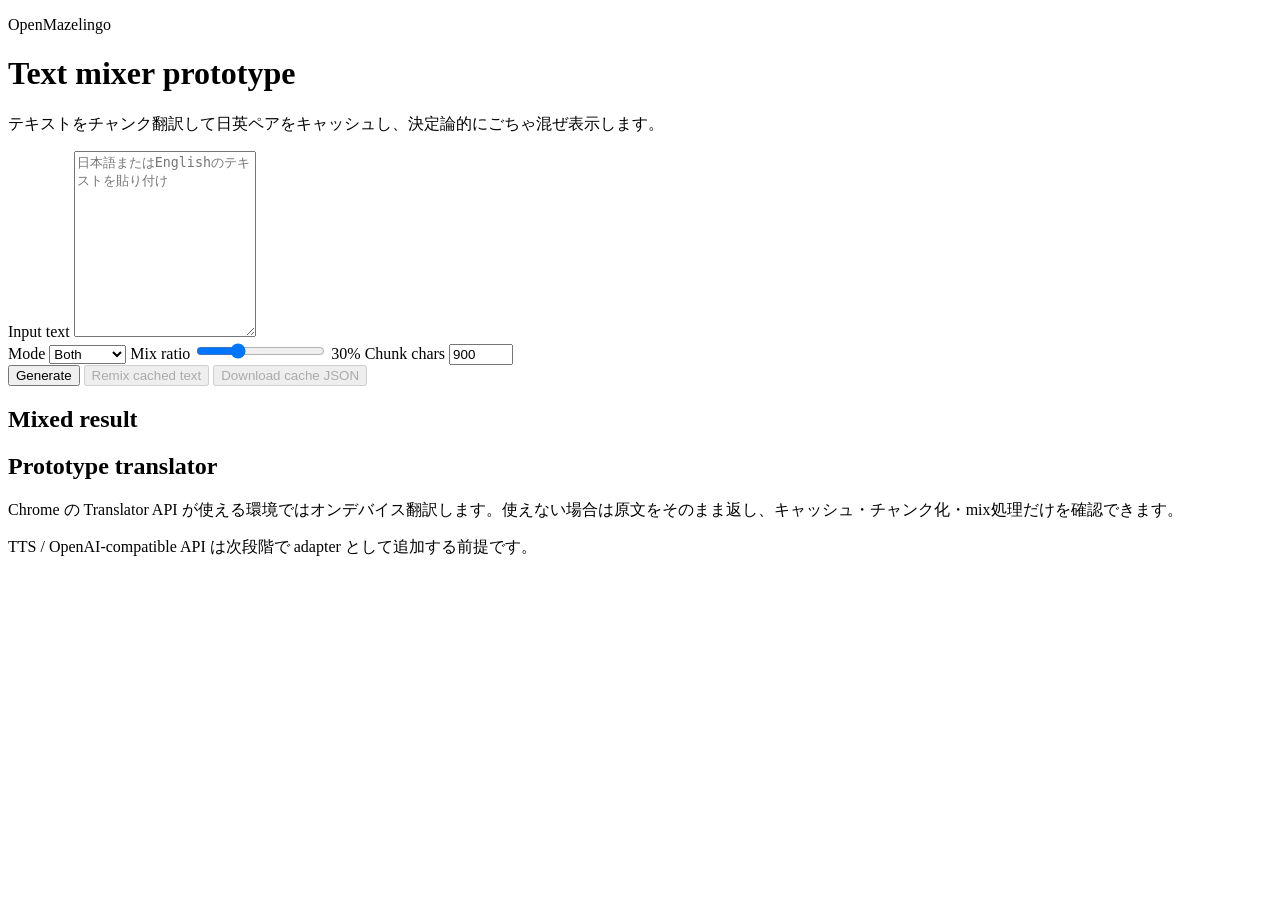
==== web/index.html @ d2c1c08b "add standalone web prototype" ====
<!doctype html>
<html lang="ja">
<head>
  <meta charset="utf-8" />
  <meta name="viewport" content="width=device-width, initial-scale=1" />
  <title>OpenMazelingo Web Prototype</title>
  <link rel="stylesheet" href="./styles.css" />
</head>
<body>
  <main class="shell">
    <header>
      <p class="eyebrow">OpenMazelingo</p>
      <h1>Text mixer prototype</h1>
      <p class="muted">テキストをチャンク翻訳して日英ペアをキャッシュし、決定論的にごちゃ混ぜ表示します。</p>
    </header>

    <section class="panel">
      <label for="sourceText">Input text</label>
      <textarea id="sourceText" rows="12" placeholder="日本語またはEnglishのテキストを貼り付け"></textarea>

      <div class="controls">
        <label>Mode
          <select id="mode">
            <option value="both">Both</option>
            <option value="ja-en">JA → EN</option>
            <option value="en-ja">EN → JA</option>
          </select>
        </label>
        <label>Mix ratio
          <input id="mixRatio" type="range" min="0" max="100" value="30" />
          <span id="mixRatioValue">30%</span>
        </label>
        <label>Chunk chars
          <input id="chunkSize" type="number" min="200" max="4000" step="100" value="900" />
        </label>
      </div>

      <div class="actions">
        <button id="generate">Generate</button>
        <button id="remix" class="secondary" disabled>Remix cached text</button>
        <button id="downloadCache" class="secondary" disabled>Download cache JSON</button>
      </div>
      <p id="status" class="status"></p>
    </section>

    <section class="panel">
      <div class="result-head">
        <h2>Mixed result</h2>
        <span id="cacheInfo" class="muted"></span>
      </div>
      <article id="result" class="result"></article>
    </section>

    <section class="panel note">
      <h2>Prototype translator</h2>
      <p>Chrome の Translator API が使える環境ではオンデバイス翻訳します。使えない場合は原文をそのまま返し、キャッシュ・チャンク化・mix処理だけを確認できます。</p>
      <p>TTS / OpenAI-compatible API は次段階で adapter として追加する前提です。</p>
    </section>
  </main>
  <script type="module" src="./app.js"></script>
</body>
</html>
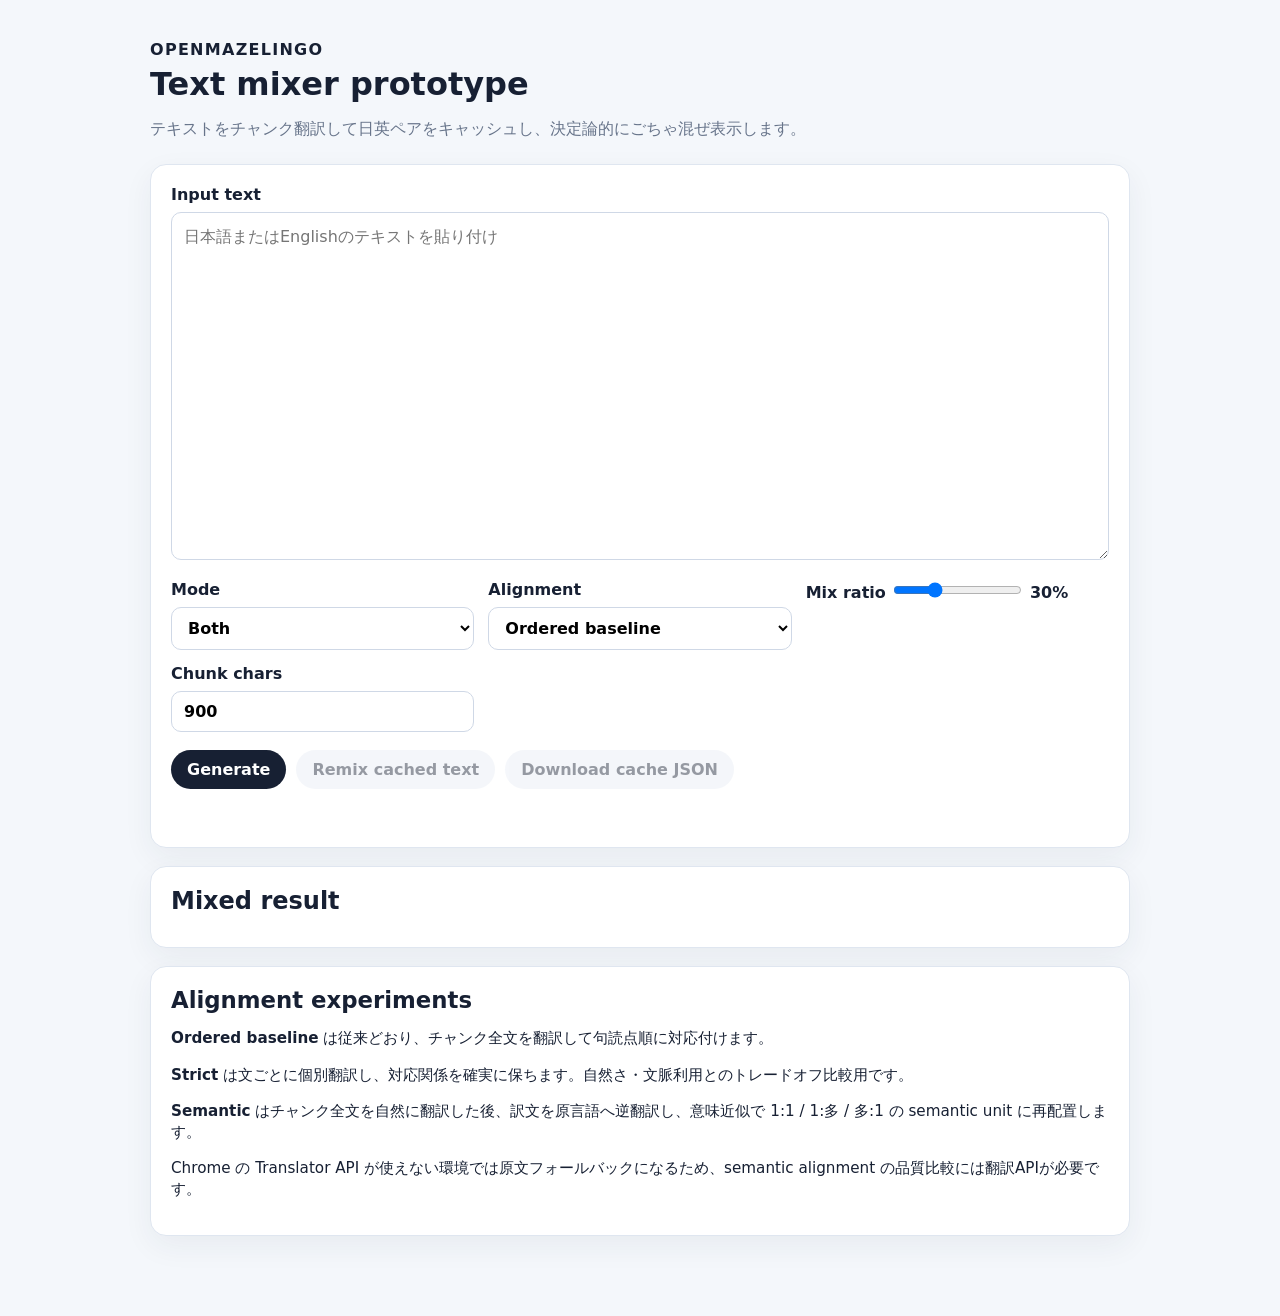
==== commit df87ca57: "add alignment strategy controls" ====
--- a/web/index.html
+++ b/web/index.html
@@ -26,6 +26,13 @@
             <option value="en-ja">EN → JA</option>
           </select>
         </label>
+        <label>Alignment
+          <select id="alignmentStrategy">
+            <option value="ordered">Ordered baseline</option>
+            <option value="strict">Strict sentence-by-sentence</option>
+            <option value="semantic">Natural chunk + semantic align</option>
+          </select>
+        </label>
         <label>Mix ratio
           <input id="mixRatio" type="range" min="0" max="100" value="30" />
           <span id="mixRatioValue">30%</span>
@@ -52,9 +59,11 @@
     </section>
 
     <section class="panel note">
-      <h2>Prototype translator</h2>
-      <p>Chrome の Translator API が使える環境ではオンデバイス翻訳します。使えない場合は原文をそのまま返し、キャッシュ・チャンク化・mix処理だけを確認できます。</p>
-      <p>TTS / OpenAI-compatible API は次段階で adapter として追加する前提です。</p>
+      <h2>Alignment experiments</h2>
+      <p><strong>Ordered baseline</strong> は従来どおり、チャンク全文を翻訳して句読点順に対応付けます。</p>
+      <p><strong>Strict</strong> は文ごとに個別翻訳し、対応関係を確実に保ちます。自然さ・文脈利用とのトレードオフ比較用です。</p>
+      <p><strong>Semantic</strong> はチャンク全文を自然に翻訳した後、訳文を原言語へ逆翻訳し、意味近似で 1:1 / 1:多 / 多:1 の semantic unit に再配置します。</p>
+      <p>Chrome の Translator API が使えない環境では原文フォールバックになるため、semantic alignment の品質比較には翻訳APIが必要です。</p>
     </section>
   </main>
   <script type="module" src="./app.js"></script>
--- a/web/styles.css
+++ b/web/styles.css
@@ -0,0 +1,91 @@
+:root {
+  font-family: Inter, ui-sans-serif, system-ui, -apple-system, BlinkMacSystemFont, "Segoe UI", sans-serif;
+  color: #172033;
+  background: #f4f7fb;
+}
+
+* { box-sizing: border-box; }
+
+body { margin: 0; }
+
+.shell {
+  width: min(980px, calc(100% - 32px));
+  margin: 40px auto 80px;
+}
+
+header { margin-bottom: 24px; }
+
+.eyebrow {
+  margin: 0 0 6px;
+  font-weight: 800;
+  letter-spacing: .08em;
+  text-transform: uppercase;
+}
+
+h1, h2 { margin: 0 0 12px; }
+
+.panel {
+  background: white;
+  border: 1px solid #dfe6f0;
+  border-radius: 16px;
+  padding: 20px;
+  margin-top: 18px;
+  box-shadow: 0 10px 30px rgba(31, 45, 61, .06);
+}
+
+label { display: block; font-weight: 700; }
+
+textarea, select, input[type="number"] {
+  width: 100%;
+  margin-top: 8px;
+  border: 1px solid #cfd8e6;
+  border-radius: 10px;
+  padding: 10px 12px;
+  font: inherit;
+  background: #fff;
+}
+
+textarea { resize: vertical; line-height: 1.7; }
+
+.controls {
+  display: grid;
+  grid-template-columns: repeat(3, minmax(0, 1fr));
+  gap: 14px;
+  margin-top: 16px;
+}
+
+.actions {
+  display: flex;
+  flex-wrap: wrap;
+  gap: 10px;
+  margin-top: 18px;
+}
+
+button {
+  border: 0;
+  border-radius: 999px;
+  padding: 10px 16px;
+  font: inherit;
+  font-weight: 800;
+  cursor: pointer;
+  background: #172033;
+  color: white;
+}
+
+button.secondary { background: #e8edf5; color: #172033; }
+button:disabled { opacity: .45; cursor: default; }
+
+.status { min-height: 1.5em; margin: 14px 0 0; }
+.muted { color: #67748a; }
+.result-head { display: flex; justify-content: space-between; gap: 16px; align-items: baseline; }
+.result { line-height: 2; font-size: 1.08rem; }
+.sentence { border-radius: 5px; padding: 1px 2px; }
+.sentence.translated { background: #fff2b8; }
+.lang-ja { text-decoration-color: #4f7cff; }
+.lang-en { text-decoration-color: #22a06b; }
+.note { font-size: .95rem; }
+
+@media (max-width: 720px) {
+  .controls { grid-template-columns: 1fr; }
+  .result-head { display: block; }
+}
